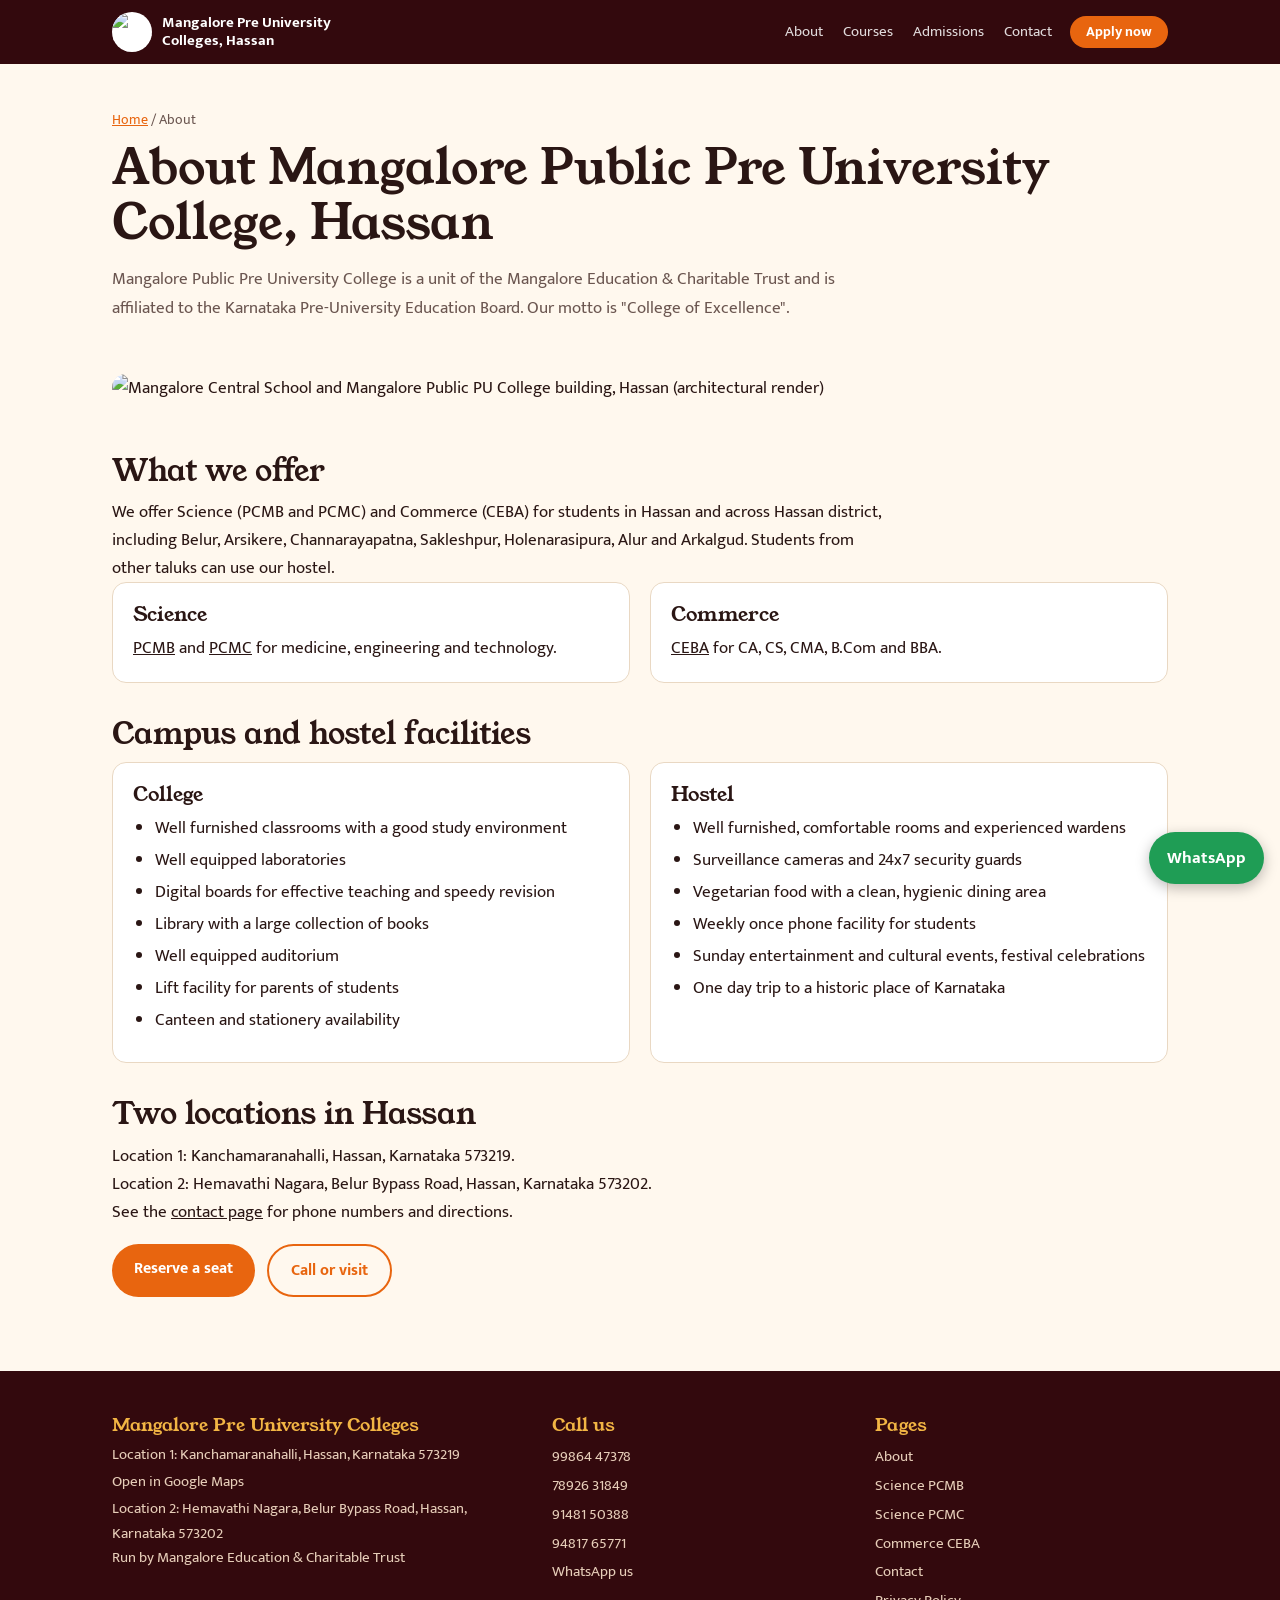
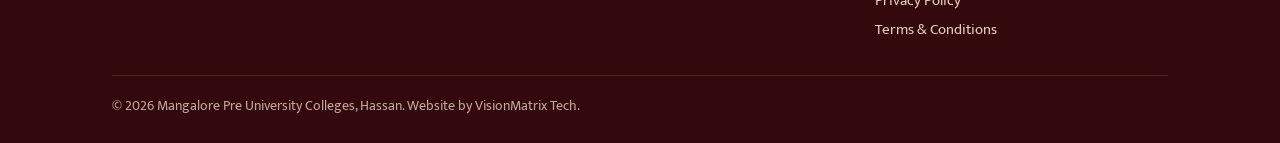
==== about.html @ bad42ea8 "Add files via upload" ====
<!doctype html><html lang="en"><head><meta charset="utf-8"><meta name="viewport" content="width=device-width,initial-scale=1,viewport-fit=cover">
<title>About Us | Mangalore Public Pre University College, Hassan</title><meta name="description" content="About Mangalore Public Pre University College, Hassan: run by Mangalore Education & Charitable Trust, affiliated to the Karnataka Pre-University Education Board."><link rel="canonical" href="https://mangalorepublicpreuniversitycolleges.com/about.html">
<meta property="og:title" content="About Us | Mangalore Public Pre University College, Hassan"><meta property="og:description" content="About Mangalore Public Pre University College, Hassan: run by Mangalore Education & Charitable Trust, affiliated to the Karnataka Pre-University Education Board."><meta property="og:type" content="website"><meta property="og:url" content="https://mangalorepublicpreuniversitycolleges.com/about.html"><meta property="og:image" content="https://mangalorepublicpreuniversitycolleges.com/img/campus-front.jpg"><meta property="og:locale" content="en_IN">
<link rel="preconnect" href="https://fonts.googleapis.com"><link rel="stylesheet" href="https://fonts.googleapis.com/css2?family=Young+Serif&family=Mukta:wght@400;500;700&display=swap"><link rel="stylesheet" href="style.css"><script type="application/ld+json">{"@context": "https://schema.org", "@type": "EducationalOrganization", "name": "Mangalore Public Pre University College", "alternateName": "Mangalore Pre University Colleges, Hassan", "url": "https://mangalorepublicpreuniversitycolleges.com/", "logo": "https://mangalorepublicpreuniversitycolleges.com/img/logo.jpg", "image": "https://mangalorepublicpreuniversitycolleges.com/img/campus-front.jpg", "telephone": ["+919986447378", "+917892631849", "+919148150388", "+919481765771"], "parentOrganization": {"@type": "Organization", "name": "Mangalore Education & Charitable Trust"}, "address": [{"@type": "PostalAddress", "streetAddress": "Kanchamaranahalli", "addressLocality": "Hassan", "addressRegion": "Karnataka", "postalCode": "573219", "addressCountry": "IN"}, {"@type": "PostalAddress", "streetAddress": "Hemavathi Nagara, Belur Bypass Road", "addressLocality": "Hassan", "addressRegion": "Karnataka", "postalCode": "573202", "addressCountry": "IN"}]}</script></head><body><header><div class="w">
<a class="brand" href="index.html"><img src="img/logo.jpg" alt="Mangalore Education and Charitable Trust emblem"><span>Mangalore Pre University<br>Colleges, Hassan</span></a>
<nav aria-label="Main"><a href="about.html">About</a><a href="index.html#courses">Courses</a><a href="index.html#admissions">Admissions</a><a href="contact.html">Contact</a></nav>
<a class="btn" href="index.html#apply">Apply now</a>
<details class="mm"><summary>Menu</summary><nav aria-label="Mobile"><a href="about.html">About</a><a href="index.html#courses">Courses</a><a href="index.html#admissions">Admissions</a><a href="contact.html">Contact</a></nav></details>
</div></header><main id="top" class="page"><div class="w"><p class="crumb"><a href="index.html">Home</a> / About</p><h1>About Mangalore Public Pre University College, Hassan</h1>
<p class="lead">Mangalore Public Pre University College is a unit of the Mangalore Education &amp; Charitable Trust and is affiliated to the Karnataka Pre-University Education Board. Our motto is "College of Excellence".</p>
<img class="himg" src="img/campus-left.jpg" alt="Mangalore Central School and Mangalore Public PU College building, Hassan (architectural render)">
<h2>What we offer</h2><p>We offer Science (PCMB and PCMC) and Commerce (CEBA) for students in Hassan and across Hassan district, including Belur, Arsikere, Channarayapatna, Sakleshpur, Holenarasipura, Alur and Arkalgud. Students from other taluks can use our hostel.</p>
<div class="grid2"><div class="card"><h3>Science</h3><p><a href="science-pcmb.html">PCMB</a> and <a href="science-pcmc.html">PCMC</a> for medicine, engineering and technology.</p></div><div class="card"><h3>Commerce</h3><p><a href="commerce-ceba.html">CEBA</a> for CA, CS, CMA, B.Com and BBA.</p></div></div>
<h2>Campus and hostel facilities</h2><div class="grid2"><div class="card"><h3>College</h3><ul><li>Well furnished classrooms with a good study environment</li><li>Well equipped laboratories</li><li>Digital boards for effective teaching and speedy revision</li><li>Library with a large collection of books</li><li>Well equipped auditorium</li><li>Lift facility for parents of students</li><li>Canteen and stationery availability</li></ul></div><div class="card"><h3>Hostel</h3><ul><li>Well furnished, comfortable rooms and experienced wardens</li><li>Surveillance cameras and 24x7 security guards</li><li>Vegetarian food with a clean, hygienic dining area</li><li>Weekly once phone facility for students</li><li>Sunday entertainment and cultural events, festival celebrations</li><li>One day trip to a historic place of Karnataka</li></ul></div></div><h2>Two locations in Hassan</h2><p>Location 1: Kanchamaranahalli, Hassan, Karnataka 573219.</p><p>Location 2: Hemavathi Nagara, Belur Bypass Road, Hassan, Karnataka 573202.</p><p>See the <a href="contact.html">contact page</a> for phone numbers and directions.</p><div class="row"><a class="btn" href="index.html#apply">Reserve a seat</a><a class="btn ghost" href="contact.html">Call or visit</a></div></div></main><footer id="contact"><div class="w">
<div><h3>Mangalore Pre University Colleges</h3><p>Location 1: Kanchamaranahalli, Hassan, Karnataka 573219</p><a href="https://maps.app.goo.gl/hFv1t4hXFunrWu17A?g_st=ac" rel="noopener">Open in Google Maps</a><p>Location 2: Hemavathi Nagara, Belur Bypass Road, Hassan, Karnataka 573202</p><p>Run by Mangalore Education &amp; Charitable Trust</p></div>
<div><h3>Call us</h3><a href="tel:+919986447378">99864 47378</a><a href="tel:+917892631849">78926 31849</a><a href="tel:+919148150388">91481 50388</a><a href="tel:+919481765771">94817 65771</a><a href="https://wa.me/919986447378">WhatsApp us</a></div>
<div><h3>Pages</h3><a href="about.html">About</a><a href="science-pcmb.html">Science PCMB</a><a href="science-pcmc.html">Science PCMC</a><a href="commerce-ceba.html">Commerce CEBA</a><a href="contact.html">Contact</a><a href="privacy-policy.html">Privacy Policy</a><a href="terms-and-conditions.html">Terms &amp; Conditions</a></div>
<p class="copy">© 2026 Mangalore Pre University Colleges, Hassan. Website by VisionMatrix Tech.</p>
</div></footer>
<a class="fab" href="https://wa.me/919986447378?text=Hello%2C%20I%20want%20to%20know%20about%20admissions" aria-label="Chat on WhatsApp">WhatsApp</a></body></html>
---- style.css ----
:root{--maroon:#4a0f14;--deep:#33090d;--saffron:#e8650f;--gold:#f2b544;--paper:#fff8ee;--ink:#2a1614;--mute:#6b5650;--line:#e9d8c3;
--bg:var(--paper);--surf:#fff;--tx:var(--ink)}
@media(prefers-color-scheme:dark){:root:not([data-theme="light"]){--bg:#1d0e0c;--surf:#2a1512;--tx:#f6e9da;--mute:#c4aa98;--line:#4a2a22}}
:root[data-theme="dark"]{--bg:#1d0e0c;--surf:#2a1512;--tx:#f6e9da;--mute:#c4aa98;--line:#4a2a22}
*{box-sizing:border-box;margin:0}
:root{padding-top:env(safe-area-inset-top,0px);padding-bottom:env(safe-area-inset-bottom,0px)}
html{scroll-behavior:smooth;scroll-padding-top:72px}
body{background:var(--bg);color:var(--tx);font:400 17px/1.65 Mukta,system-ui,sans-serif}
h1,h2,h3{font-family:'Young Serif',Georgia,serif;font-weight:400;line-height:1.15}
a{color:inherit}
:focus-visible{outline:3px solid var(--gold);outline-offset:3px}
.w{max-width:1100px;margin:0 auto;padding:0 22px}
header{position:sticky;top:0;z-index:20;background:var(--deep);color:#fff}
header .w{display:flex;align-items:center;gap:18px;height:64px}
.brand{display:flex;align-items:center;gap:10px;text-decoration:none;font-weight:700;font-size:15px;line-height:1.2;margin-right:auto}
.brand img{width:40px;height:40px;border-radius:50%;background:#fff}
nav{display:flex;gap:20px;font-size:15px}
nav a{text-decoration:none;opacity:.85}nav a:hover{opacity:1;color:var(--gold)}
.btn{display:inline-block;background:var(--saffron);color:#fff;font-weight:700;text-decoration:none;padding:11px 22px;border-radius:999px;border:0;font:700 16px Mukta,sans-serif;cursor:pointer}
.btn:hover{background:#cf560a}
.btn.ghost{background:transparent;border:2px solid var(--gold);color:var(--gold)}
@media(max-width:820px){nav{display:none}}
.hero{background:var(--maroon);color:#fff;overflow:hidden}
.hero .w{display:grid;grid-template-columns:1.15fr .85fr;gap:30px;align-items:center;padding-top:56px;padding-bottom:0}
.hero h1{font-size:clamp(34px,5.4vw,62px);margin-bottom:18px}
.hero p{max-width:34em;color:#f0d9c6;margin-bottom:26px}
.kn{font-size:18px;color:var(--gold);margin-bottom:12px}
.cta{display:flex;gap:12px;flex-wrap:wrap;padding-bottom:56px}
.arch{justify-self:center;width:min(340px,80vw);aspect-ratio:3/4;background:var(--saffron);border-radius:999px 999px 0 0;display:grid;place-items:center;position:relative;align-self:end;box-shadow:inset 0 0 0 10px var(--maroon),inset 0 0 0 13px var(--gold)}
.arch img{width:74%;border-radius:50%;background:#fff;padding:6px}
.hero-note{background:var(--deep);color:#f0d9c6;font-size:15px;text-align:center;padding:12px 22px}
section{padding:68px 0}
section h2{font-size:clamp(28px,3.6vw,40px);margin-bottom:12px}
.lead{color:var(--mute);max-width:38em;margin-bottom:34px}
.nums{background:var(--surf);border-block:1px solid var(--line);padding:30px 0}
.nums ul{list-style:none;padding:0;display:grid;grid-template-columns:repeat(4,1fr);gap:18px;text-align:center}
.nums b{display:block;font:400 36px 'Young Serif',serif;color:var(--saffron)}
.nums span{font-size:15px;color:var(--mute)}
.ph{outline:2px dashed #c0392b;outline-offset:3px}
.streams{display:grid;grid-template-columns:repeat(3,1fr);gap:20px}.streams.two{grid-template-columns:repeat(2,1fr)}
.st{background:var(--surf);border:1px solid var(--line);border-top:6px solid var(--saffron);padding:26px;border-radius:4px 4px 28px 4px}
.st:nth-child(2){border-top-color:var(--maroon)}.st:nth-child(3){border-top-color:var(--gold)}
.st h3{font-size:24px;margin-bottom:8px}
.st p{color:var(--mute);font-size:16px;margin-bottom:12px}
.st li{list-style:none;padding:5px 0;border-top:1px solid var(--line);font-size:16px}
.why{background:var(--maroon);color:#fff}
.why .lead{color:#f0d9c6}
.why ul{list-style:none;padding:0;display:grid;grid-template-columns:repeat(2,1fr);gap:0 40px}
.why li{padding:18px 0;border-top:1px solid #7a3a2e}
.why li b{display:block;font:400 21px 'Young Serif',serif;color:var(--gold);margin-bottom:4px}
.steps{display:grid;grid-template-columns:repeat(3,1fr);gap:0;counter-reset:s}
.steps div{padding:0 26px 0 0;counter-increment:s}
.steps div:before{content:counter(s);display:grid;place-items:center;width:46px;height:46px;border-radius:50%;background:var(--saffron);color:#fff;font:400 22px 'Young Serif',serif;margin-bottom:12px}
.steps h3{font-size:22px;margin-bottom:6px}
.steps p{color:var(--mute);font-size:16px}
.apply{background:var(--surf);border-block:1px solid var(--line)}
.apply .w{display:grid;grid-template-columns:1fr 1fr;gap:48px;align-items:start}
form{display:grid;gap:14px}
label{font-weight:700;font-size:15px;display:grid;gap:5px}
input,select{font:400 17px Mukta,sans-serif;padding:12px 14px;border:1.5px solid var(--line);border-radius:6px;background:var(--bg);color:var(--tx);width:100%}
.small{font-size:14px;color:var(--mute)}
.photos{display:grid;grid-template-columns:2fr 1fr 1fr;gap:14px}
.photos div{background:repeating-linear-gradient(45deg,var(--line) 0 10px,transparent 10px 20px);border:2px dashed #c0392b;min-height:190px;display:grid;place-items:center;text-align:center;padding:12px;font-size:15px;color:var(--mute);border-radius:4px}
.photos div:first-child{grid-row:span 2;min-height:394px}
footer{background:var(--deep);color:#e6cdb8;padding:44px 0 26px;font-size:15px}
footer .w{display:grid;grid-template-columns:1.4fr 1fr 1fr;gap:30px}
footer h3{font-size:18px;color:var(--gold);margin-bottom:8px}
footer a{display:block;text-decoration:none;padding:2px 0}
.copy{grid-column:1/-1;border-top:1px solid #5a2a24;padding-top:18px;font-size:14px;opacity:.8}
.fab{position:fixed;right:16px;bottom:calc(16px + env(safe-area-inset-bottom,0px));background:#1f9d55;color:#fff;font-weight:700;text-decoration:none;padding:12px 18px;border-radius:999px;box-shadow:0 4px 14px #0004;z-index:30}
@media(max-width:820px){
.hero .w,.apply .w,footer .w{grid-template-columns:1fr}
.arch{order:-1;width:230px}.hero .w{padding-top:34px;gap:22px}
.streams,.streams.two,.steps,.why ul{grid-template-columns:1fr}.steps div{padding-bottom:22px}
.nums ul{grid-template-columns:repeat(2,1fr)}
.photos{grid-template-columns:1fr}.photos div:first-child{grid-row:auto;min-height:200px}
section{padding:50px 0}}
@media(prefers-reduced-motion:reduce){html{scroll-behavior:auto}}

header .btn{padding:7px 16px;font-size:14px;line-height:1.3}
.mm{display:none;position:relative}.mm summary{list-style:none;cursor:pointer;font-weight:700;font-size:14px;padding:6px 14px;border:1px solid #fff6;border-radius:999px}.mm summary::-webkit-details-marker{display:none}
.mm nav{position:absolute;right:0;top:46px;flex-direction:column;gap:0;background:var(--deep);border:1px solid #fff3;border-radius:12px;min-width:210px;padding:8px}.mm nav a{padding:10px 12px;opacity:1}
@media(max-width:820px){.mm{display:block}.mm nav{display:flex}.brand{font-size:13px}.brand img{width:34px;height:34px}header .w{gap:10px}}
.page{padding:44px 0 56px}.crumb{font-size:14px;color:var(--mute);margin-bottom:10px}.crumb a{color:var(--saffron)}
.page h1{font-size:clamp(30px,5vw,48px);margin-bottom:14px}.page h2{font-size:clamp(22px,3.4vw,30px);margin:34px 0 10px}.page p,.page li{max-width:46em}.page ul{padding-left:22px;margin:8px 0}.page li{margin:4px 0}
.grid2{display:grid;grid-template-columns:1fr 1fr;gap:20px}.card{background:var(--surf);border:1px solid var(--line);border-radius:14px;padding:20px}.card h3{margin-bottom:8px;font-size:20px}
.himg{width:100%;border-radius:14px;margin:18px 0;aspect-ratio:16/9;object-fit:cover}
.faq details{border-bottom:1px solid var(--line);padding:12px 0}.faq summary{font-weight:700;cursor:pointer}.faq p{margin-top:8px}
.gal{display:grid;grid-template-columns:repeat(3,1fr);gap:12px}.gal img{width:100%;border-radius:12px;aspect-ratio:4/3;object-fit:cover}
.page .row{display:flex;gap:12px;flex-wrap:wrap;margin:18px 0}.page a.tel{display:block;font-weight:700;font-size:20px;padding:4px 0}
.page .btn{color:#fff}.page .btn.ghost{color:var(--saffron);border-color:var(--saffron)}
@media(max-width:820px){.grid2,.gal{grid-template-columns:1fr}.page{padding:32px 0 44px}}
header .btn,.mm summary{white-space:nowrap}
.brand{min-width:0}
@media(max-width:480px){.brand{font-size:12px;gap:8px}.brand img{width:32px;height:32px}header .w{gap:8px;padding:0 14px}header .btn{padding:6px 12px;font-size:13px}.mm summary{padding:5px 11px;font-size:13px}}
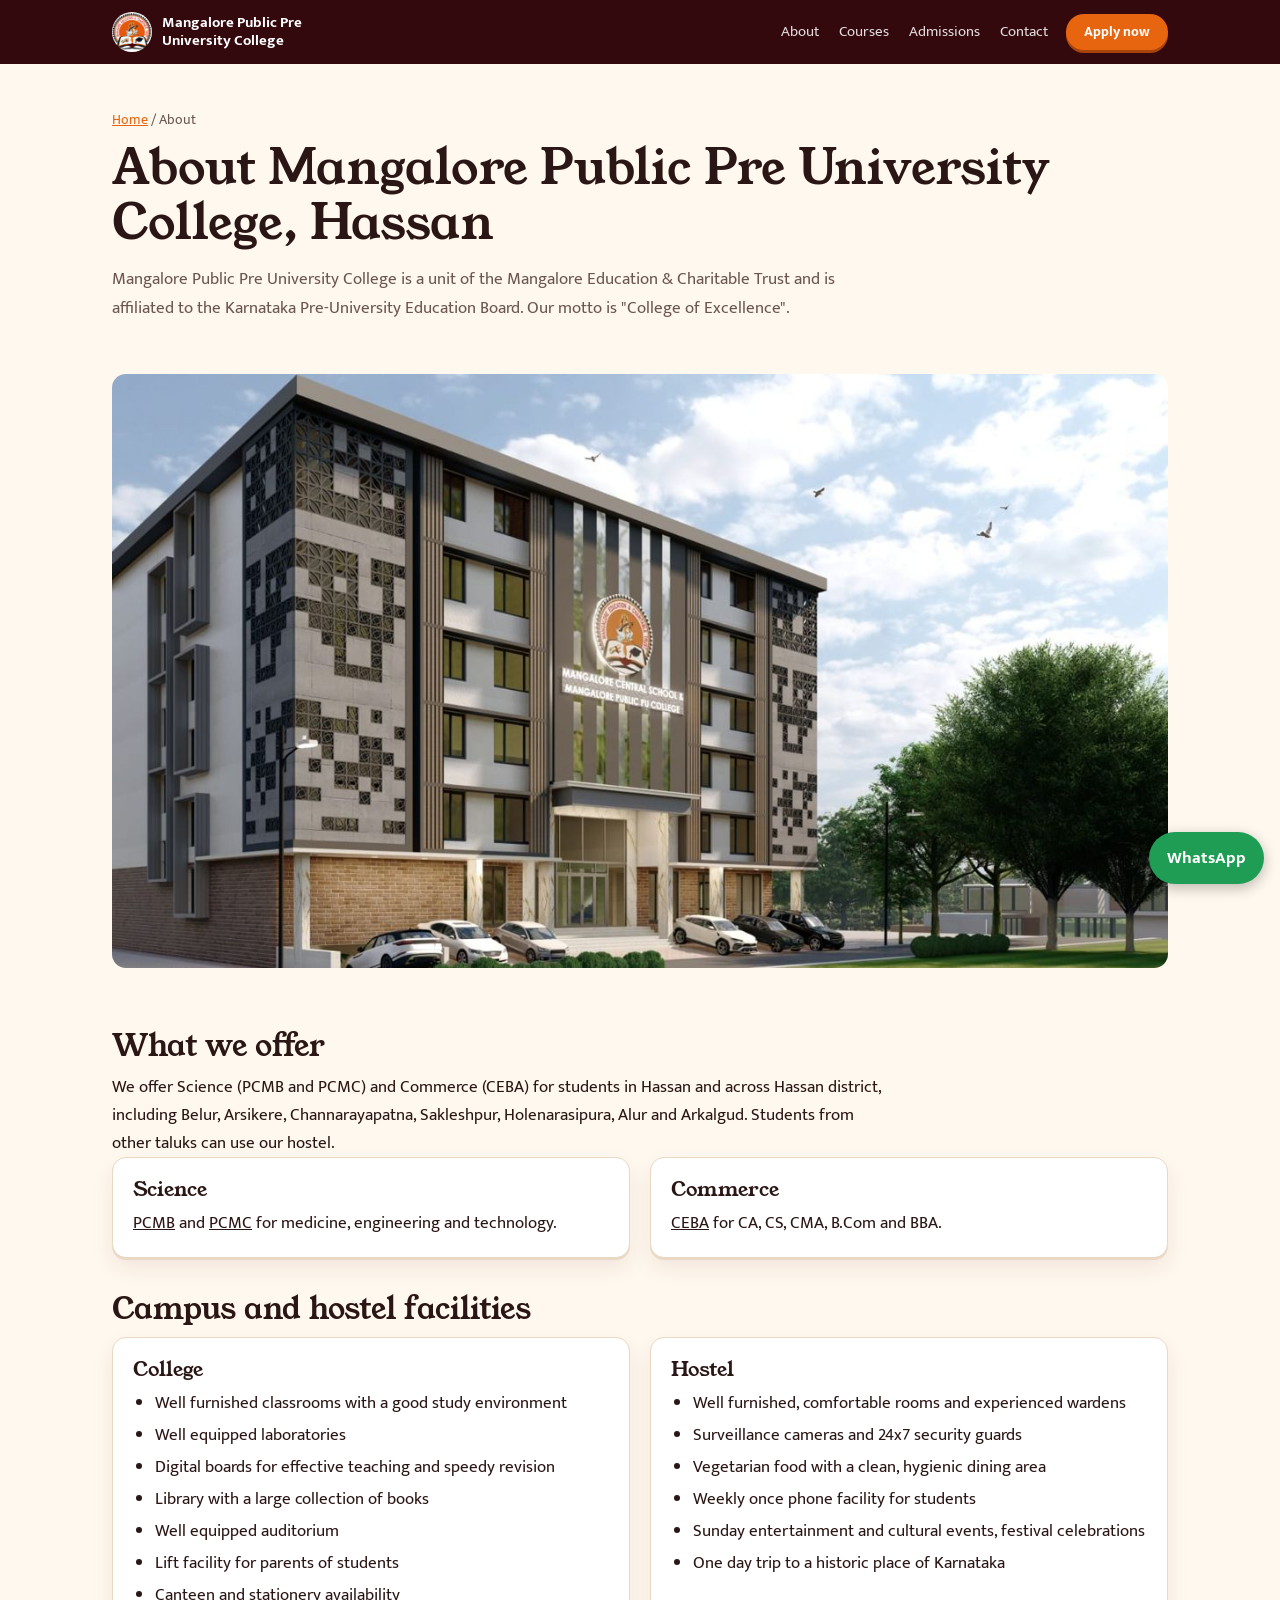
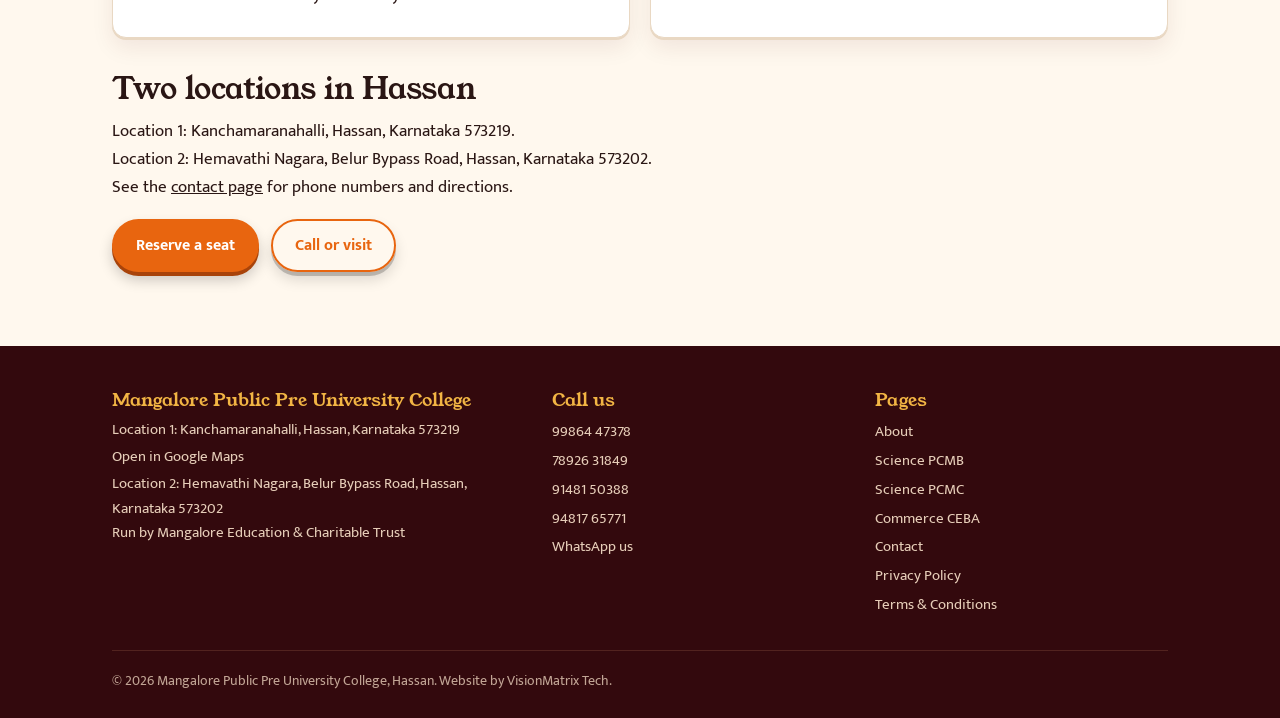
==== commit f15ade0e: "Add files via upload" ====
--- a/about.html
+++ b/about.html
@@ -1,8 +1,8 @@
 <!doctype html><html lang="en"><head><meta charset="utf-8"><meta name="viewport" content="width=device-width,initial-scale=1,viewport-fit=cover">
 <title>About Us | Mangalore Public Pre University College, Hassan</title><meta name="description" content="About Mangalore Public Pre University College, Hassan: run by Mangalore Education & Charitable Trust, affiliated to the Karnataka Pre-University Education Board."><link rel="canonical" href="https://mangalorepublicpreuniversitycolleges.com/about.html">
 <meta property="og:title" content="About Us | Mangalore Public Pre University College, Hassan"><meta property="og:description" content="About Mangalore Public Pre University College, Hassan: run by Mangalore Education & Charitable Trust, affiliated to the Karnataka Pre-University Education Board."><meta property="og:type" content="website"><meta property="og:url" content="https://mangalorepublicpreuniversitycolleges.com/about.html"><meta property="og:image" content="https://mangalorepublicpreuniversitycolleges.com/img/campus-front.jpg"><meta property="og:locale" content="en_IN">
-<link rel="preconnect" href="https://fonts.googleapis.com"><link rel="stylesheet" href="https://fonts.googleapis.com/css2?family=Young+Serif&family=Mukta:wght@400;500;700&display=swap"><link rel="stylesheet" href="style.css"><script type="application/ld+json">{"@context": "https://schema.org", "@type": "EducationalOrganization", "name": "Mangalore Public Pre University College", "alternateName": "Mangalore Pre University Colleges, Hassan", "url": "https://mangalorepublicpreuniversitycolleges.com/", "logo": "https://mangalorepublicpreuniversitycolleges.com/img/logo.jpg", "image": "https://mangalorepublicpreuniversitycolleges.com/img/campus-front.jpg", "telephone": ["+919986447378", "+917892631849", "+919148150388", "+919481765771"], "parentOrganization": {"@type": "Organization", "name": "Mangalore Education & Charitable Trust"}, "address": [{"@type": "PostalAddress", "streetAddress": "Kanchamaranahalli", "addressLocality": "Hassan", "addressRegion": "Karnataka", "postalCode": "573219", "addressCountry": "IN"}, {"@type": "PostalAddress", "streetAddress": "Hemavathi Nagara, Belur Bypass Road", "addressLocality": "Hassan", "addressRegion": "Karnataka", "postalCode": "573202", "addressCountry": "IN"}]}</script></head><body><header><div class="w">
-<a class="brand" href="index.html"><img src="img/logo.jpg" alt="Mangalore Education and Charitable Trust emblem"><span>Mangalore Pre University<br>Colleges, Hassan</span></a>
+<link rel="preconnect" href="https://fonts.googleapis.com"><link rel="stylesheet" href="https://fonts.googleapis.com/css2?family=Young+Serif&family=Mukta:wght@400;500;700&display=swap"><link rel="stylesheet" href="style.css"><link rel="canonical" href="https://mangalorepublicpreuniversitycolleges.com/"><link rel="stylesheet" href="style.css"><script type="application/ld+json">{"@context": "https://schema.org", "@type": "EducationalOrganization", "name": "Mangalore Public Pre University College", "alternateName": "Mangalore Public Pre University College, Hassan", "url": "https://mangalorepublicpreuniversitycolleges.com/", "logo": "https://mangalorepublicpreuniversitycolleges.com/img/logo.jpg", "image": "https://mangalorepublicpreuniversitycolleges.com/img/campus-front.jpg", "telephone": ["+919986447378", "+917892631849", "+919148150388", "+919481765771"], "parentOrganization": {"@type": "Organization", "name": "Mangalore Education & Charitable Trust"}, "address": [{"@type": "PostalAddress", "streetAddress": "Kanchamaranahalli", "addressLocality": "Hassan", "addressRegion": "Karnataka", "postalCode": "573219", "addressCountry": "IN"}, {"@type": "PostalAddress", "streetAddress": "Hemavathi Nagara, Belur Bypass Road", "addressLocality": "Hassan", "addressRegion": "Karnataka", "postalCode": "573202", "addressCountry": "IN"}]}</script></head><body><header><div class="w">
+<a class="brand" href="index.html"><img src="img/logo.jpg" alt="Mangalore Education and Charitable Trust emblem"><span>Mangalore Public Pre<br>University College</span></a>
 <nav aria-label="Main"><a href="about.html">About</a><a href="index.html#courses">Courses</a><a href="index.html#admissions">Admissions</a><a href="contact.html">Contact</a></nav>
 <a class="btn" href="index.html#apply">Apply now</a>
 <details class="mm"><summary>Menu</summary><nav aria-label="Mobile"><a href="about.html">About</a><a href="index.html#courses">Courses</a><a href="index.html#admissions">Admissions</a><a href="contact.html">Contact</a></nav></details>
@@ -12,9 +12,10 @@
 <h2>What we offer</h2><p>We offer Science (PCMB and PCMC) and Commerce (CEBA) for students in Hassan and across Hassan district, including Belur, Arsikere, Channarayapatna, Sakleshpur, Holenarasipura, Alur and Arkalgud. Students from other taluks can use our hostel.</p>
 <div class="grid2"><div class="card"><h3>Science</h3><p><a href="science-pcmb.html">PCMB</a> and <a href="science-pcmc.html">PCMC</a> for medicine, engineering and technology.</p></div><div class="card"><h3>Commerce</h3><p><a href="commerce-ceba.html">CEBA</a> for CA, CS, CMA, B.Com and BBA.</p></div></div>
 <h2>Campus and hostel facilities</h2><div class="grid2"><div class="card"><h3>College</h3><ul><li>Well furnished classrooms with a good study environment</li><li>Well equipped laboratories</li><li>Digital boards for effective teaching and speedy revision</li><li>Library with a large collection of books</li><li>Well equipped auditorium</li><li>Lift facility for parents of students</li><li>Canteen and stationery availability</li></ul></div><div class="card"><h3>Hostel</h3><ul><li>Well furnished, comfortable rooms and experienced wardens</li><li>Surveillance cameras and 24x7 security guards</li><li>Vegetarian food with a clean, hygienic dining area</li><li>Weekly once phone facility for students</li><li>Sunday entertainment and cultural events, festival celebrations</li><li>One day trip to a historic place of Karnataka</li></ul></div></div><h2>Two locations in Hassan</h2><p>Location 1: Kanchamaranahalli, Hassan, Karnataka 573219.</p><p>Location 2: Hemavathi Nagara, Belur Bypass Road, Hassan, Karnataka 573202.</p><p>See the <a href="contact.html">contact page</a> for phone numbers and directions.</p><div class="row"><a class="btn" href="index.html#apply">Reserve a seat</a><a class="btn ghost" href="contact.html">Call or visit</a></div></div></main><footer id="contact"><div class="w">
-<div><h3>Mangalore Pre University Colleges</h3><p>Location 1: Kanchamaranahalli, Hassan, Karnataka 573219</p><a href="https://maps.app.goo.gl/hFv1t4hXFunrWu17A?g_st=ac" rel="noopener">Open in Google Maps</a><p>Location 2: Hemavathi Nagara, Belur Bypass Road, Hassan, Karnataka 573202</p><p>Run by Mangalore Education &amp; Charitable Trust</p></div>
+<div><h3>Mangalore Public Pre University College</h3><p>Location 1: Kanchamaranahalli, Hassan, Karnataka 573219</p><a href="https://maps.app.goo.gl/hFv1t4hXFunrWu17A?g_st=ac" rel="noopener">Open in Google Maps</a><p>Location 2: Hemavathi Nagara, Belur Bypass Road, Hassan, Karnataka 573202</p><p>Run by Mangalore Education &amp; Charitable Trust</p></div>
 <div><h3>Call us</h3><a href="tel:+919986447378">99864 47378</a><a href="tel:+917892631849">78926 31849</a><a href="tel:+919148150388">91481 50388</a><a href="tel:+919481765771">94817 65771</a><a href="https://wa.me/919986447378">WhatsApp us</a></div>
 <div><h3>Pages</h3><a href="about.html">About</a><a href="science-pcmb.html">Science PCMB</a><a href="science-pcmc.html">Science PCMC</a><a href="commerce-ceba.html">Commerce CEBA</a><a href="contact.html">Contact</a><a href="privacy-policy.html">Privacy Policy</a><a href="terms-and-conditions.html">Terms &amp; Conditions</a></div>
-<p class="copy">© 2026 Mangalore Pre University Colleges, Hassan. Website by VisionMatrix Tech.</p>
+<p class="copy">© 2026 Mangalore Public Pre University College, Hassan. Website by VisionMatrix Tech.</p>
 </div></footer>
+<div class="bar"><a href="tel:+919986447378">Call</a><a class="wa" href="https://wa.me/919986447378?text=Hello%2C%20I%20want%20to%20know%20about%20admissions">WhatsApp</a><a class="ap" href="index.html#apply">Apply</a></div>
 <a class="fab" href="https://wa.me/919986447378?text=Hello%2C%20I%20want%20to%20know%20about%20admissions" aria-label="Chat on WhatsApp">WhatsApp</a></body></html>
--- a/style.css
+++ b/style.css
@@ -94,3 +94,22 @@
 header .btn,.mm summary{white-space:nowrap}
 .brand{min-width:0}
 @media(max-width:480px){.brand{font-size:12px;gap:8px}.brand img{width:32px;height:32px}header .w{gap:8px;padding:0 14px}header .btn{padding:6px 12px;font-size:13px}.mm summary{padding:5px 11px;font-size:13px}}
+
+/*3D*/
+.hero .hero-note{max-width:none;margin:0;color:#f0d9c6}.hero-note a{color:var(--gold);text-decoration:none;white-space:nowrap}
+.hero .w{padding-bottom:36px}.cta{padding-bottom:20px}
+.btn{border:2px solid transparent;box-shadow:0 4px 0 #a8430a,0 8px 14px #0003;transition:transform .15s,box-shadow .15s}
+.btn:hover{transform:translateY(-2px)}.btn:active{transform:translateY(3px);box-shadow:0 1px 0 #a8430a}
+.btn.ghost{border:2px solid var(--gold);box-shadow:0 4px 0 #0003,0 8px 14px #0002}.page .btn.ghost{border-color:var(--saffron)}
+header .btn{box-shadow:0 3px 0 #a8430a}
+.arch{aspect-ratio:4/4.5;align-self:center;border-radius:999px 999px 28px 28px;box-shadow:inset 0 0 0 10px var(--maroon),inset 0 0 0 13px var(--gold),0 26px 40px #0007,0 6px 0 #a8430a;transform:perspective(900px) rotateY(-6deg);transition:transform .4s}
+.arch img{box-shadow:0 10px 22px #0005}
+.st,.card{transition:transform .25s,box-shadow .25s;box-shadow:0 2px 0 var(--line),0 10px 22px #4a0f1414}
+.gal2{display:grid;grid-template-columns:2fr 1fr;grid-template-rows:1fr 1fr;gap:14px;margin-top:26px}
+.gal2 img{width:100%;height:100%;object-fit:cover;border-radius:14px;border:4px solid #fff;box-shadow:0 12px 26px #4a0f1430;transition:transform .3s}
+.gal2 img:first-child{grid-row:1/3;min-height:320px}.gal2 img:not(:first-child){aspect-ratio:4/3}.cap{font-size:14px;color:var(--mute);margin-top:8px}
+@media(hover:hover){.arch:hover{transform:perspective(900px) rotateY(0)}.st:hover,.card:hover{transform:perspective(800px) translateY(-6px) rotateX(2deg);box-shadow:0 18px 32px #4a0f1426}.gal2 img:hover{transform:perspective(800px) rotateY(-4deg) scale(1.02)}}
+.bar{display:none}
+@media(max-width:820px){.bar{display:grid;grid-template-columns:repeat(3,1fr);gap:8px;position:fixed;left:0;right:0;bottom:0;z-index:40;background:var(--deep);padding:8px 10px calc(8px + env(safe-area-inset-bottom,0px));box-shadow:0 -6px 16px #0005}.bar a{text-align:center;text-decoration:none;color:#fff;font-weight:700;font-size:15px;padding:10px 4px;border-radius:999px;background:#ffffff1f}.bar a.wa{background:#1f9d55}.bar a.ap{background:var(--saffron)}.fab{display:none}body{padding-bottom:72px}.arch{aspect-ratio:4/4.2}.gal2{grid-template-columns:1fr 1fr}.gal2 img:first-child{grid-column:1/3;grid-row:auto;min-height:0;aspect-ratio:16/10}}
+@media(prefers-reduced-motion:reduce){.btn,.arch,.st,.card,.gal2 img{transition:none;transform:none!important}}
+.cta .btn{padding:9px 16px;font-size:15px}.cta{gap:10px}
--- a/style.css
+++ b/style.css
@@ -94,3 +94,22 @@
 header .btn,.mm summary{white-space:nowrap}
 .brand{min-width:0}
 @media(max-width:480px){.brand{font-size:12px;gap:8px}.brand img{width:32px;height:32px}header .w{gap:8px;padding:0 14px}header .btn{padding:6px 12px;font-size:13px}.mm summary{padding:5px 11px;font-size:13px}}
+
+/*3D*/
+.hero .hero-note{max-width:none;margin:0;color:#f0d9c6}.hero-note a{color:var(--gold);text-decoration:none;white-space:nowrap}
+.hero .w{padding-bottom:36px}.cta{padding-bottom:20px}
+.btn{border:2px solid transparent;box-shadow:0 4px 0 #a8430a,0 8px 14px #0003;transition:transform .15s,box-shadow .15s}
+.btn:hover{transform:translateY(-2px)}.btn:active{transform:translateY(3px);box-shadow:0 1px 0 #a8430a}
+.btn.ghost{border:2px solid var(--gold);box-shadow:0 4px 0 #0003,0 8px 14px #0002}.page .btn.ghost{border-color:var(--saffron)}
+header .btn{box-shadow:0 3px 0 #a8430a}
+.arch{aspect-ratio:4/4.5;align-self:center;border-radius:999px 999px 28px 28px;box-shadow:inset 0 0 0 10px var(--maroon),inset 0 0 0 13px var(--gold),0 26px 40px #0007,0 6px 0 #a8430a;transform:perspective(900px) rotateY(-6deg);transition:transform .4s}
+.arch img{box-shadow:0 10px 22px #0005}
+.st,.card{transition:transform .25s,box-shadow .25s;box-shadow:0 2px 0 var(--line),0 10px 22px #4a0f1414}
+.gal2{display:grid;grid-template-columns:2fr 1fr;grid-template-rows:1fr 1fr;gap:14px;margin-top:26px}
+.gal2 img{width:100%;height:100%;object-fit:cover;border-radius:14px;border:4px solid #fff;box-shadow:0 12px 26px #4a0f1430;transition:transform .3s}
+.gal2 img:first-child{grid-row:1/3;min-height:320px}.gal2 img:not(:first-child){aspect-ratio:4/3}.cap{font-size:14px;color:var(--mute);margin-top:8px}
+@media(hover:hover){.arch:hover{transform:perspective(900px) rotateY(0)}.st:hover,.card:hover{transform:perspective(800px) translateY(-6px) rotateX(2deg);box-shadow:0 18px 32px #4a0f1426}.gal2 img:hover{transform:perspective(800px) rotateY(-4deg) scale(1.02)}}
+.bar{display:none}
+@media(max-width:820px){.bar{display:grid;grid-template-columns:repeat(3,1fr);gap:8px;position:fixed;left:0;right:0;bottom:0;z-index:40;background:var(--deep);padding:8px 10px calc(8px + env(safe-area-inset-bottom,0px));box-shadow:0 -6px 16px #0005}.bar a{text-align:center;text-decoration:none;color:#fff;font-weight:700;font-size:15px;padding:10px 4px;border-radius:999px;background:#ffffff1f}.bar a.wa{background:#1f9d55}.bar a.ap{background:var(--saffron)}.fab{display:none}body{padding-bottom:72px}.arch{aspect-ratio:4/4.2}.gal2{grid-template-columns:1fr 1fr}.gal2 img:first-child{grid-column:1/3;grid-row:auto;min-height:0;aspect-ratio:16/10}}
+@media(prefers-reduced-motion:reduce){.btn,.arch,.st,.card,.gal2 img{transition:none;transform:none!important}}
+.cta .btn{padding:9px 16px;font-size:15px}.cta{gap:10px}
